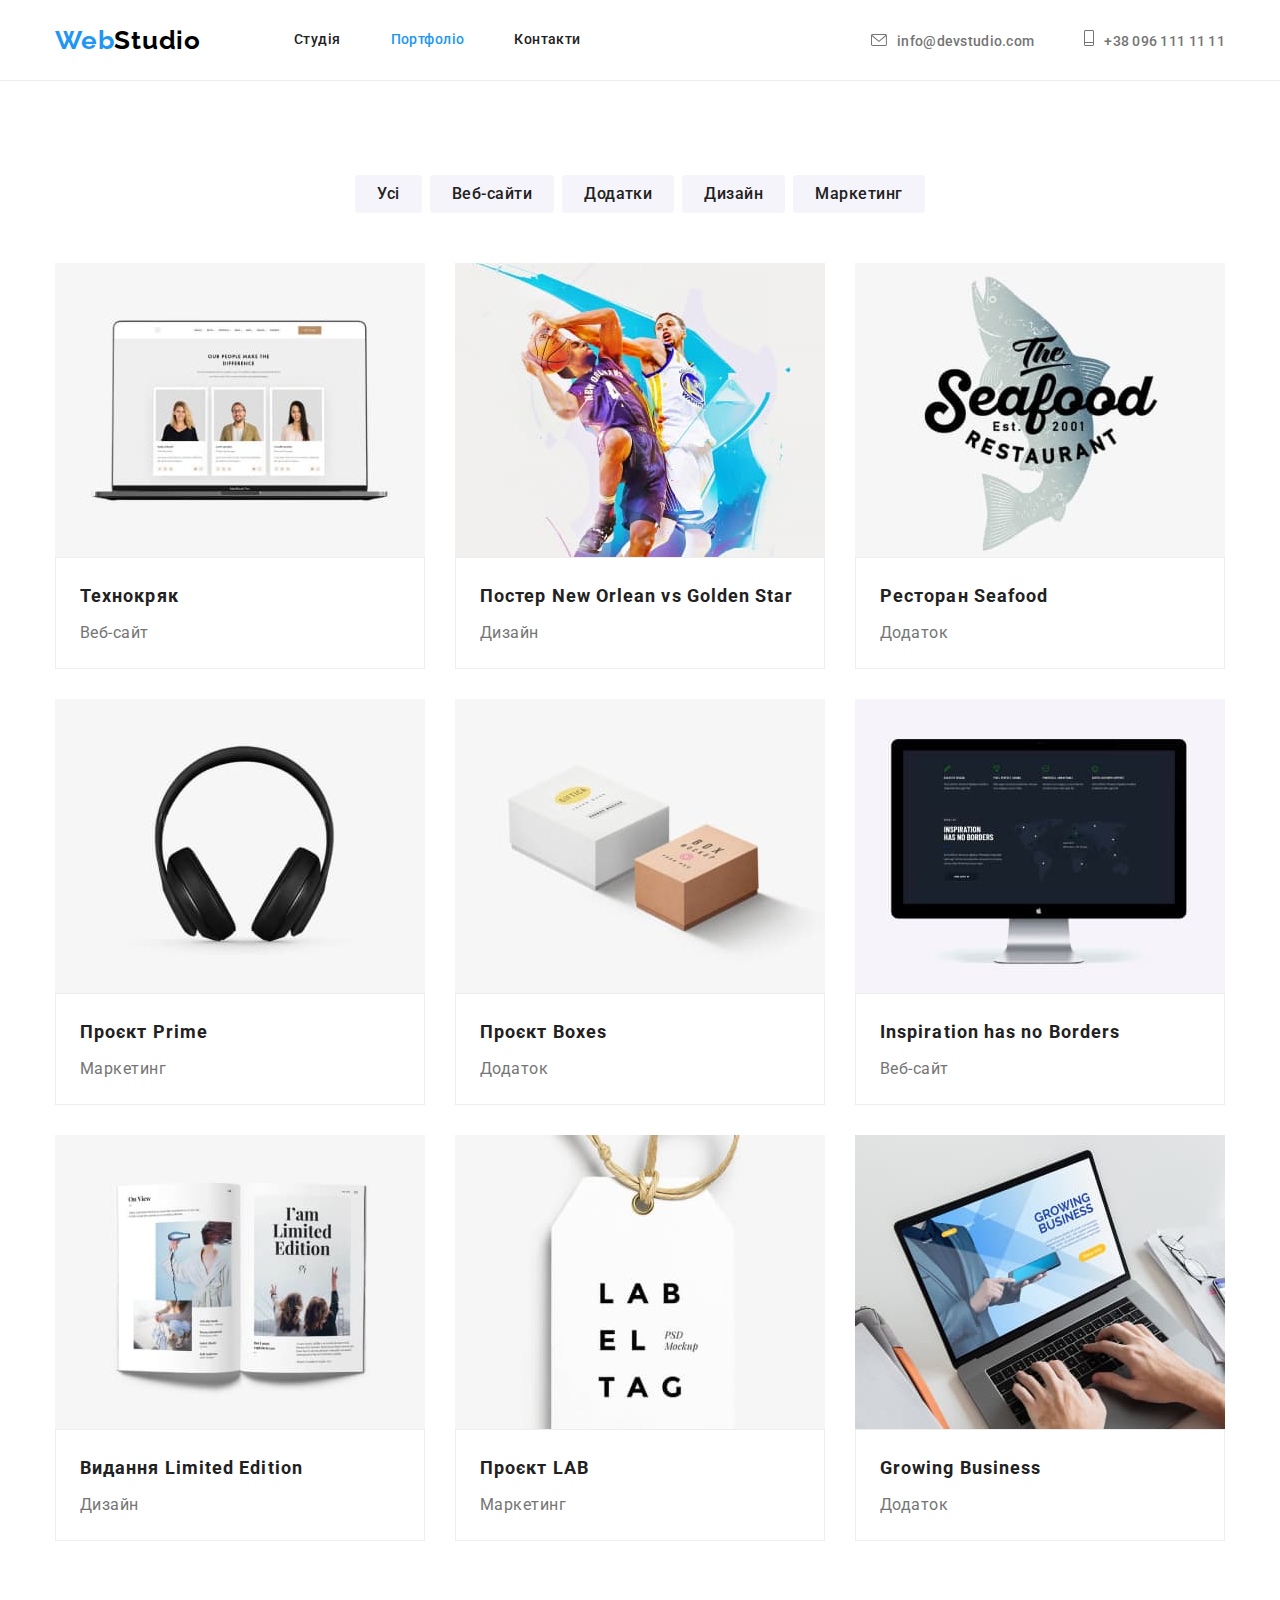
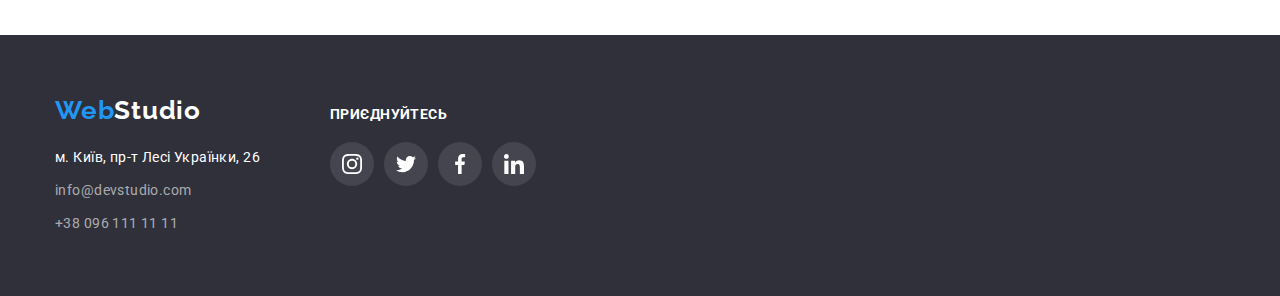
==== portfolio.html @ 83f9b2ae "Add files via upload" ====
<!DOCTYPE html>
<html lang="en">
  <head>
    <meta charset="UTF-8" />
    <meta http-equiv="X-UA-Compatible" content="IE=edge" />
    <meta name="viewport" content="width=device-width, initial-scale=1.0" />
    <title>Document</title>
    <link rel="preconnect" href="https://fonts.googleapis.com" />
    <link rel="preconnect" href="https://fonts.gstatic.com" crossorigin />
    <link
      href="https://fonts.googleapis.com/css2?family=Raleway:wght@700&family=Roboto:wght@400;500;700;900&display=swap"
      rel="stylesheet"
    />
    <link
      rel="stylesheet"
      href="https://cdnjs.cloudflare.com/ajax/libs/modern-normalize/1.1.0/modern-normalize.min.css"
    />
    <link rel="stylesheet" href="./css/styles.css" />
  </head>
  <body>
    <header class="page-header">
      <div class="container">
        <a class="logo" href="./index.html">
          <span class="logo-web">Web</span><span class="logo-studio-primary">Studio</span></a>
        <nav class="main-nav">
          <ul class="site-nav list">
            <li class="item">
              <a href="./index.html" class="link">Студія</a>
            </li>
            <li class="item">
              <a href="./portfolio.html" class="link current">Портфоліо</a>
            </li>
            <li class="item">
              <a href="./index.html" class="link">Контакти</a>
            </li>
          </ul>
        </nav>
    
        <ul class="nav-header list">
          <li class="item">
            <a class="nav-header-mail" href="mailto:info@devstudio.com"><svg class="nav-header-svg" width="16px"
                height="12px">
                <use href="./images/symbol-defs (1).svg#icon-envelope-hover"></use>
              </svg>info@devstudio.com</a>
          </li>
          <li class="item">
            <a class="nav-header-tel" href="tel:+380961111111">
              <svg class="nav-header-svg" width="10px" height="16px">
                <use href="./images/symbol-defs (1).svg#icon-Vector"></use>
              </svg>+38 096 111 11 11</a>
          </li>
        </ul>
      </div>
    </header>
    <main>
      <!-- Кнопки -->
      <section class="section">
        <div class="container">
          <h1 class="visually-hidden">buttons</h1>
          <ul class="list button">
            <li><button class="button secondary" type="button">Усі</button></li>
            <li>
              <button class="button secondary" type="button">Веб-сайти</button>
            </li>
            <li>
              <button class="button secondary" type="button">Додатки</button>
            </li>
            <li>
              <button class="button secondary" type="button">Дизайн</button>
            </li>
            <li>
              <button class="button secondary" type="button">Маркетинг</button>
            </li>
          </ul>

          <ul class="portfolio-list list">
            <li class="portfolio-item">
              <a class="card-link" href="">
                <img
                  src="./images/tehnocrjak.jpg"
                  alt="Технокряк"
                  height="294"
                  width="370"
                />
              

               <div class="portfolio-div">
                <h2 class="title-portfolio">Технокряк</h2>
                <p class="list-portfolio">Веб-сайт</p>
               </div>
              </a>
            </li>
            <li class="portfolio-item">
              <a class="card-link" href="">
               <img
                src="./images/basketball.jpg"
                alt="Постер New Orlean vs Golden Star"
                height="294"
                width="370"
               />
               <div class="portfolio-div">
                <h2 class="title-portfolio">
                  Постер New Orlean vs Golden Star
                </h2>
                <p class="list-portfolio">Дизайн</p>
               </div>
              </a>
            </li>
            <li class="portfolio-item">
              <a class="card-link" href="">
               <img
                src="./images/seafood.jpg"
                alt="Ресторан Seafood"
                height="294"
                width="370"
               />
               <div class="portfolio-div">
                <h2 class="title-portfolio">Ресторан Seafood</h2>
                <p class="list-portfolio">Додаток</p>
               </div>
              </a>
            </li>
            <li class="portfolio-item">
              <a class="card-link" href="">
               <img
                src="./images/headphone.jpg"
                alt="Проєкт Prime"
                height="294"
                width="370"
               />
               <div class="portfolio-div">
                <h2 class="title-portfolio">Проєкт Prime</h2>
                <p class="list-portfolio">Маркетинг</p>
               </div>
              </a>
            </li>
            <li class="portfolio-item">
              <a class="card-link" href="">
               <img
                src="./images/giftbox.jpg"
                alt="Проєкт Boxes"
                height="294"
                width="370"
               />
               <div class="portfolio-div">
                <h2 class="title-portfolio">Проєкт Boxes</h2>
                <p class="list-portfolio">Додаток</p>
               </div>
              </a>
            </li>
            <li class="portfolio-item">
              <a class="card-link" href="">
               <img
                src="./images/monitor.jpg"
                alt="Inspiration has no Borders"
                height="294"
                width="370"
               />
               <div class="portfolio-div">
                <h2 class="title-portfolio">Inspiration has no Borders</h2>
                <p class="list-portfolio">Веб-сайт</p>
               </div>
              </a>
            </li>
            <li class="portfolio-item">
              <a class="card-link" href="">
               <img
                src="./images/book-lt.jpg"
                alt="Видання Limited Edition"
                height="294"
                width="370"
               />
               <div class="portfolio-div">
                <h2 class="title-portfolio">Видання Limited Edition</h2>
                <p class="list-portfolio">Дизайн</p>
               </div>
              </a>
            </li>
            <li class="portfolio-item">
              <a class="card-link" href="">
               <img
                src="./images/label.jpg"
                alt="Проєкт LAB"
                height="294"
                width="370"
               />
               <div class="portfolio-div">
                <h2 class="title-portfolio">Проєкт LAB</h2>
                <p class="list-portfolio">Маркетинг</p>
               </div>
              </a>
            </li>
            <li class="portfolio-item">
              <a class="card-link" href="">
               <img
                src="./images/notebook.jpg"
                alt="Growing Business"
                height="294"
                width="370"
               />
               <div class="portfolio-div">
                <h2 class="title-portfolio">Growing Business</h2>
                <p class="list-portfolio">Додаток</p>
               </div>
              </a>
            </li>
          </ul>
        </div>
      </section>
    </main>
    <footer class="footer">
      <div class="container footer-main">
    
        <div class="footer-address">
          <a class="logo" href="./index.html">
            <span class="logo-web">Web</span><span class="logo-studio-secondary">Studio</span>
          </a>
          <address class="address-footer">
            <ul class="footer-list list">
              <li class="footer-item">
                <a class="map" href="https://goo.gl/maps/Zx8SPHFcifDJcJmk7" target="_blank" rel="noopener noreferrer">м.
                  Київ, пр-т Лесі Українки, 26</a>
              </li>
              <li class="footer-item">
                <a class="nav-footer-mail" href="mailto:info@devstudio.com">info@devstudio.com</a>
              </li>
              <li class="footer-item">
                <a class="nav-footer-tel" href="tel:+380961111111">+38 096 111 11 11</a>
              </li>
            </ul>
          </address>
        </div>
        <div class="footer-social">
          <p class="join">приєднуйтесь</p>
          <ul class="footer-social-list list">
            <li>
              <a class="social-link-footer" href="instagram" target="_blank" rel="nofollow noopener noreferrer"
                aria-label="instagram">
                <svg class="footer-icon" width="20px" height="20px">
                  <use href="./images/symbol-defs (1).svg#icon-instagram"></use>
                </svg>
              </a>
            </li>
            <li>
              <a class="social-link-footer" href="twitter" target="_blank" rel="nofollow noopener noreferrer"
                aria-label="twitter">
                <svg class="footer-icon" width="20px" height="20px">
                  <use href="./images/symbol-defs (1).svg#icon-twitter"></use>
                </svg>
              </a>
            </li>
            <li>
              <a class="social-link-footer" href="facebook" target="_blank" rel="nofollow noopener noreferrer"
                aria-label="facebook">
                <svg class="footer-icon" width="20px" height="20px">
                  <use href="./images/symbol-defs (1).svg#icon-facebook"></use>
                </svg>
              </a>
            </li>
            <li>
              <a class="social-link-footer" href="linkedin" target="_blank" rel="nofollow noopener noreferrer"
                aria-label="linkedin">
                <svg class="footer-icon" width="20px" height="20px">
                  <use href="./images/symbol-defs (1).svg#icon-linkedin"></use>
                </svg>
              </a>
            </li>
          </ul>
        </div>
      </div>
    </footer>
  </body>
</html>
---- css/styles.css ----
/* колір основного тексту #212121; */
/* колір другорядного тексту #757575 */
/* колір фону-#F5F5F5 */
/* другорядний колір фону-#F5F4FA; */
/* білий #FFFFFF */
/* акцент #2196F3 */

:root {
  --primary-text-color: #212121;
  --logo-web-color: #000000;
  --accent-color: #2196f3;
  --text-color: #757575;
  --primary-bg-color: #ffffff;
  --footer-bg-color: #2f303a;
  --button-bg-color: #f5f4fa;
  --fill-svg-icon: #afb1b8;
}

body {
  background-color: var(--primary-bg-color);
  color: var(--primary-text-color);
  font-family: roboto, sans-serif;
  letter-spacing: 0.03em;
  font-size: 14px;
}

h1,
h2,
h3,
h4,
h5,
h6,
p {
  margin: 0;
}

img {
  display: block;
  max-width: 100%;
  height: auto;
}

.section {
  padding: 94px 0;
}

/* Утиліти */
.list {
  /* display: flex;
  flex-wrap: wrap;
  gap: 30px; */
  list-style: none;
  padding-left: 0;
  margin: 0;
}

.visually-hidden {
  position: absolute;
  width: 1px;
  height: 1px;
  margin: -1px;
  border: 0;
  padding: 0;

  white-space: nowrap;
  clip-path: inset(100%);
  clip: rect(0 0 0 0);
  overflow: hidden;
}
/* Logo */

.text {
  color: var(--text-color);
  line-height: 1.71;
}

.logo {
  font-family: raleway;
  font-weight: 700;
  font-size: 26px;
  line-height: 1.19;
  letter-spacing: 0.03em;
  text-decoration: none;
}

.logo-web {
  color: var(--accent-color);
  font-family: raleway, sans-serif font-size 26px;
  line-height: 1.19;
}

.logo-studio-primary {
  color: var(--logo-web-color);
}

.logo-studio-secondary {
  color: var(--primary-bg-color);
}
/* Site-nav */

.main-nav {
  margin-left: 93px;
}

.nav-main {
  margin-left: auto;
  margin-right: auto;
  padding: 0 15px;
  width: 1200px;
  display: flex;
  align-items: center;
}

.page-header {
  border-bottom: 1px solid #ececec;
}

.page-header .container {
  display: flex;
  align-items: center;
}

.container {
  margin-left: auto;
  margin-right: auto;
  width: 1200px;
  padding-left: 15px;
  padding-right: 15px;
}

.site-nav {
  gap: 50px;
  display: flex;
}

/* .site-nav .item + .item {
  margin-right: 50px;
} */

.site-nav .link {
  display: block;
  color: var(--primary-text-color);
  font-weight: 500;
  font-size: 14px;
  line-height: 1.14;
  text-decoration: none;
  padding-top: 32px;
  padding-bottom: 32px;
}

.site-nav :hover,
.site-nav :focus,
.site-nav .link.current {
  color: var(--accent-color);
}

/* Hero */
/* .overlay {
  max-width: 1600px;
  margin-left: auto;
  margin-right: auto;
  background-image: radial-gradient(rgba(47, 48, 58, 0.4)),
  url(../images/hero.jpg);
} */

.hero {
  max-width: 1600px;
  height: 600px;
  margin-left: auto;
  margin-right: auto;
  background-color: var(--footer-bg-color);
  background-image: linear-gradient(
      to right,
      rgba(47, 48, 58, 0.4),
      rgba(47, 48, 58, 0.4)
    ),
    url(../images/hero.jpg);
  background-repeat: no-repeat;
  background-size: cover;
  background-position: center;
  text-align: center;

  padding: 200px 0;
}

.hero-title {
  width: 696px;
  margin: 0 auto;
  margin-bottom: 30px;
  color: var(--primary-bg-color);
  font-size: 44px;
  line-height: 1.36;
  letter-spacing: 0.06em;
  text-transform: uppercase;
  font-weight: 900;
}

/* Sections */

.feature-list {
  display: flex;
  flex-wrap: wrap;
  gap: 30px;
}

.feature-list .item {
  width: 270px;
}

.section-title {
  margin-bottom: 50px;
  color: var(--primary-text-color);
  font-weight: 700;
  font-size: 36px;
  line-height: 1.17;
  text-align: center;
}
/* display: flex;
flex-wrap: wrap;
padding-left: 15px;
padding-right: 15px;
margin-left: auto;
margin-right: auto;
margin-top: 50px;
margin-bottom: 50px;
justify-content: space-between; */

.features-icons {
  display: flex;
  align-items: center;
  justify-content: center;
  background: #f5f4fa;
  border-radius: 4px;
  width: 270px;
  height: 120px;
  margin-bottom: 30px;
}

.features-icons:hover,
.features-icons:focus {
  fill: var(--accent-color);
}

.work {
  padding-top: 0;
  display: flex;
  gap: 30px;
}

.works {
  padding-top: 0;
}

.team {
  background-color: #f5f4fa;
  padding: 94px 0;
}

.team-title {
  margin-bottom: 50px;
  margin-top: 0;
  color: var(--primary-text-color);
  font-weight: 700;
  font-size: 36px;
  line-height: 1.17;
  text-align: center;
  letter-spacing: 0.03em;
}

.team-list {
  display: flex;
  gap: 30px;
}

.team-name {
  color: var(--primary-text-color);
  font-weight: 500;
  font-size: 16px;
  line-height: 1.19;
  letter-spacing: 0.03em;
  margin-bottom: 10px;
}

.team-text {
  color: var(--text-color);
  font-weight: 400;
  font-size: 16px;
  line-height: 1.19;
  letter-spacing: 0.03em;
  margin-bottom: 16px;
}

.team-li {
  background: #ffffff;
  box-shadow: 0px 1px 3px rgba(0, 0, 0, 0.12), 0px 1px 1px rgba(0, 0, 0, 0.14),
    0px 2px 1px rgba(0, 0, 0, 0.2);
  border-radius: 0px 0px 4px 4px;
}

.team-div {
  padding: 30px 0;
  text-align: center;
}

.social-list {
  display: flex;
  flex-wrap: wrap;
  list-style: none;
  justify-content: center;
  align-items: center;
  padding: 0;
  gap: 10px;
}
.social-items {
  height: 44px;
  width: 44px;
  border-radius: 50px;
}

/* .social-items:hover,
.social-items:focus {
 background-color: var(--accent-color);
} */

.social-link {
  height: 44px;
  width: 44px;
  display: flex;
  align-items: center;
  justify-content: center;
  border-radius: 50px;
  color: var(--fill-svg-icon);
}

.social-icon {
  fill: currentColor;
}

.social-icon:hover,
.social-icon:focus {
  fill: var(--primary-bg-color);
}

.social-link:hover,
.social-link:focus {
  background-color: #188ce8;
  color: var(--primary-bg-color);
}

.social-link-footer {
  display: flex;
  align-items: center;
  justify-content: center;
  background-color: rgba(255, 255, 255, 0.1);
  border-radius: 50px;
  width: 44px;
  height: 44px;
}

.social-link-footer:hover,
.social-link-footer:focus {
  background-color: var(--accent-color);
}

.footer-icon {
  fill: var(--primary-bg-color);
}
.clients {
  padding: 94px 0;
}

.clients-list {
  display: flex;
  gap: 30px;
}

/* .clients-item {
  /* display: flex;
  align-items: center;
  justify-content: center;
  border-radius: 4px;
  width: 170px;
  height: 92px;
  fill: var(--fill-svg-icon); */
  
.clients-link {
  display: flex;
  align-items: center;
  justify-content: center;
  border-radius: 4px;
  width: 170px;
  height: 92px;
  border: 1px solid currentColor;
  color: var(--fill-svg-icon);
}

.clients-link:hover,
.clients-link:focus {
  color: var(--accent-color);
}

.cliens-icon {
  fill: currentColor;
}

/* Contacts */

.map {
  color: var(--primary-bg-color);
  line-height: 1.71;
  text-decoration: none;
}

.map:hover,
.map:focus {
  color: var (--accent-color);
}

.nav-header {
  align-items: center;
  display: flex;
  margin-left: auto;
}

.nav-header .item:not(:last-child) {
  margin-right: 50px;
  display: flex;
}

.nav-header-mail {
  font-weight: 500;
  font-size: 14px;
  line-height: 1.14px;
  letter-spacing: 0.02em;
  color: var(--text-color);
  text-decoration: none;
}

.nav-header-mail:hover,
.nav-header-mail:focus {
  color: var(--accent-color);
}

.nav-header-tel {
  font-weight: 500;
  font-size: 14px;
  line-height: 1.14;
  letter-spacing: 0.02em;
  color: var(--text-color);
  text-decoration: none;
}

.nav-header-tel:hover,
.nav-header-tel:focus {
  color: var(--accent-color);
}

.nav-header-svg {
  fill: currentColor;
  margin-right: 10px;
}

/* Features */

.feature-list .title {
  color: var(--primary-text-color);
}

.title {
  margin-bottom: 10px;
  font-style: normal;
  font-weight: 700;
  font-size: 14px;
  line-height: 1.14;
}

/* Button */

/* .nav-header .item:not(:last-child) {
  margin-right: 50px;
} */

.button {
  justify-content: center;
  
  display: flex;
  gap: 8px;
}

.button-active {
  border: none;
  padding: 10px 32px;
  font-weight: 700;
  font-size: 16px;
  line-height: 1.88;
  letter-spacing: 0.06em;
  border-radius: 4px;
  min-width: 216px;
  cursor: pointer;
  background-color: var(--accent-color);
  color: var(--primary-bg-color);
}

.button-active:hover,
.button-active:focus {
  background-color: var(--accent-color);
}

.button.secondary {
  padding: 6px 22px;
  border: none;
  font-family: inherit;
  font-weight: 500;
  font-size: 16px;
  line-height: 1.62;
  text-align: center;
  letter-spacing: 0.03em;
  cursor: pointer;
  border-radius: 4px;
  color: #212121;
  background-color: #f5f4fa;
  margin-bottom: 50px;
}

.button.secondary:hover,
.button.secondary:focus {
  color: var(--primary-bg-color);
  background-color: var(--accent-color);
  box-shadow: 0px 3px 1px rgba(0, 0, 0, 0.1), 0px 1px 2px rgba(0, 0, 0, 0.08),
    0px 2px 2px rgba(0, 0, 0, 0.12);
}

/* Footer */

.footer-main {
  align-items: baseline;
  display: flex;
}

.footer {
  background-color: var(--footer-bg-color);
  padding: 60px 0;
}

.footer-item:not(:last-child) {
  margin-bottom: 9px;
}

.footer-social {
  margin-left: 70px;
}

.footer-social-list {
  display: flex;
  list-style: none;
  gap: 10px;
}

.nav-footer-mail {
  line-height: 1.71;
  color: rgba(255, 255, 255, 0.6);
  text-decoration: none;
}

.nav-footer-mail:hover,
.nav-footer-mail:focus {
  color: var(--accent-color);
}

.nav-footer-tel {
  line-height: 1.71;
  color: rgba(255, 255, 255, 0.6);
  text-decoration: none;
}

.nav-footer-tel:hover,
.nav-footer-tel:focus {
  color: var(--accent-color);
}

.join {
  font-family: roboto;
  font-weight: 700;
  font-size: 14px;
  line-height: 16px;
  letter-spacing: 0.03em;
  text-transform: uppercase;
  color: #FFFFFF;
  margin-bottom: 20px;
}

.address-footer {
  margin-top: 20px;
  font-style: normal;
}
/* Portfolio */

.portfolio-list {
  display: flex;
  flex-wrap: wrap;
  gap: 30px;
}

.card-link {
  text-decoration: none;
  color: inherit;
  display: block;
}

.card-link:hover,
.card-link:focus {
  box-shadow: 0px 1px 1px 0 rgba(0, 0, 0, 0.12),
    0px 4px 4px 0 rgba(0, 0, 0, 0.06), 1px 4px 6px 0 rgba(0, 0, 0, 0.16);
}

.portfolio-card .list {
  display: flex;
  flex-wrap: wrap;
  justify-content: space-between;
  padding-left: 15px;
  padding-right: 15px;
  margin-left: auto;
  margin-right: auto;
  margin-top: 50px;
}

.title-portfolio {
  color: var(--primary-text-color);
  font-weight: 700;
  font-size: 18px;
  line-height: 2;
  letter-spacing: 0.06em;
  margin-bottom: 4px;
}

.list-portfolio {
  color: var(--text-color);
  font-weight: 400;
  font-size: 16px;
  line-height: 1.88;
  letter-spacing: 0.03em;
}

.portfolio-div {
  padding: 20px 24px;
  width: 370px;
  border: 1px solid #eeeeee;
}
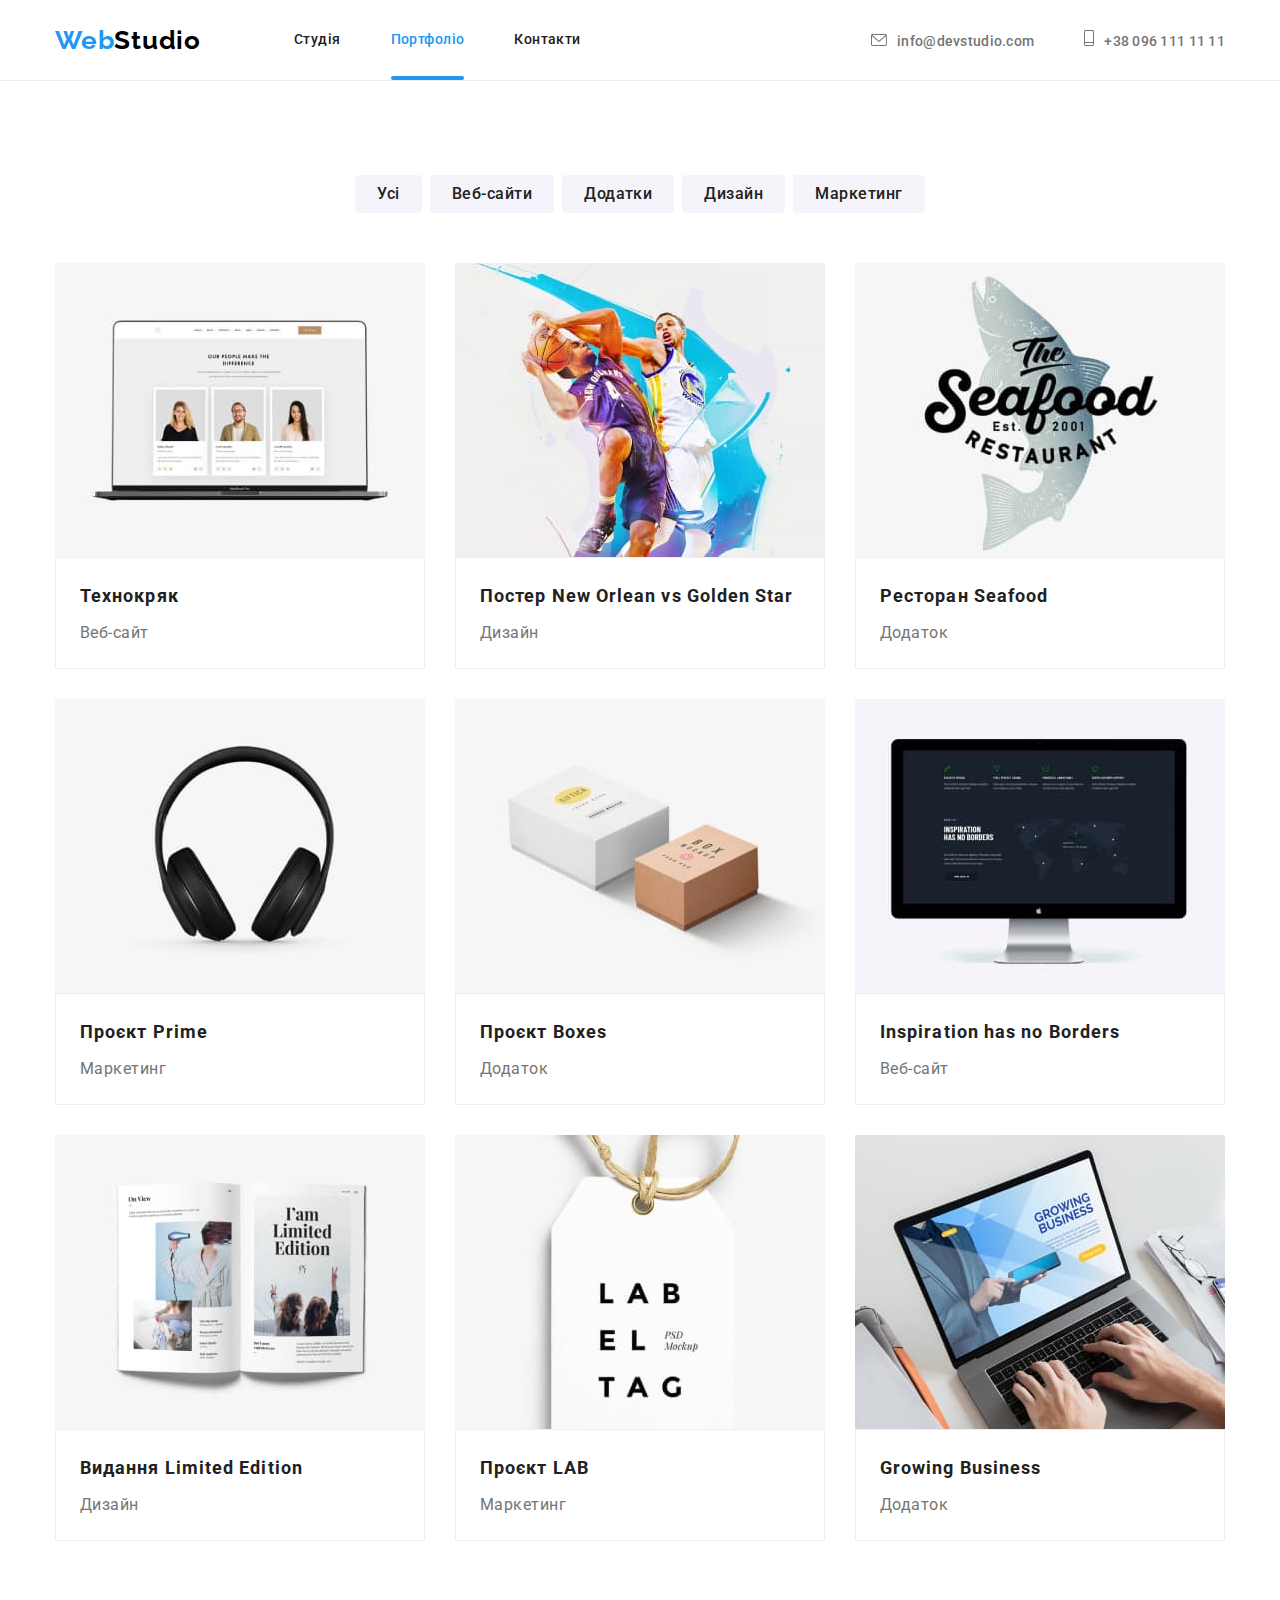
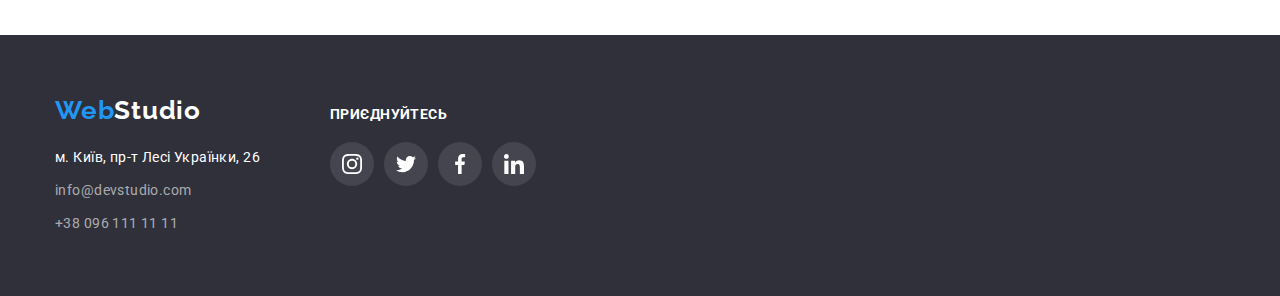
==== commit 9be61b77: "Домашня робота №5" ====
--- a/portfolio.html
+++ b/portfolio.html
@@ -21,7 +21,9 @@
     <header class="page-header">
       <div class="container">
         <a class="logo" href="./index.html">
-          <span class="logo-web">Web</span><span class="logo-studio-primary">Studio</span></a>
+          <span class="logo-web">Web</span
+          ><span class="logo-studio-primary">Studio</span></a
+        >
         <nav class="main-nav">
           <ul class="site-nav list">
             <li class="item">
@@ -35,19 +37,21 @@
             </li>
           </ul>
         </nav>
-    
+
         <ul class="nav-header list">
           <li class="item">
-            <a class="nav-header-mail" href="mailto:info@devstudio.com"><svg class="nav-header-svg" width="16px"
-                height="12px">
-                <use href="./images/symbol-defs (1).svg#icon-envelope-hover"></use>
-              </svg>info@devstudio.com</a>
+            <a class="nav-header-mail" href="mailto:info@devstudio.com"
+              ><svg class="nav-header-svg" width="16px" height="12px">
+                <use
+                  href="./images/symbol-defs (1).svg#icon-envelope-hover"
+                ></use></svg>info@devstudio.com</a
+            >
           </li>
           <li class="item">
             <a class="nav-header-tel" href="tel:+380961111111">
               <svg class="nav-header-svg" width="10px" height="16px">
-                <use href="./images/symbol-defs (1).svg#icon-Vector"></use>
-              </svg>+38 096 111 11 11</a>
+                <use href="./images/symbol-defs (1).svg#icon-Vector"></use></svg>+38 096 111 11 11</a
+            >
           </li>
         </ul>
       </div>
@@ -76,132 +80,222 @@
           <ul class="portfolio-list list">
             <li class="portfolio-item">
               <a class="card-link" href="">
-                <img
-                  src="./images/tehnocrjak.jpg"
-                  alt="Технокряк"
-                  height="294"
-                  width="370"
-                />
-              
+                <div class="portfolio-thumb">
+                  <img
+                    src="./images/tehnocrjak.jpg"
+                    alt="Технокряк"
+                    height="294"
+                    width="370"
+                  />
+                  <div class="portfolio-overlay">
+                    <p class="portfolio-overlay-text">
+                      Ресурс пропонує комплексні пропозиції з різним рівнем
+                      функціоналу та сервісів. Все це дозволить відвідувачу
+                      отримати вичерпні відомості про компанію чи приватну
+                      особу.
+                    </p>
+                  </div>
+                </div>
 
-               <div class="portfolio-div">
-                <h2 class="title-portfolio">Технокряк</h2>
-                <p class="list-portfolio">Веб-сайт</p>
-               </div>
-              </a>
-            </li>
-            <li class="portfolio-item">
-              <a class="card-link" href="">
-               <img
-                src="./images/basketball.jpg"
-                alt="Постер New Orlean vs Golden Star"
-                height="294"
-                width="370"
-               />
-               <div class="portfolio-div">
-                <h2 class="title-portfolio">
-                  Постер New Orlean vs Golden Star
-                </h2>
-                <p class="list-portfolio">Дизайн</p>
-               </div>
-              </a>
-            </li>
-            <li class="portfolio-item">
-              <a class="card-link" href="">
-               <img
-                src="./images/seafood.jpg"
-                alt="Ресторан Seafood"
-                height="294"
-                width="370"
-               />
-               <div class="portfolio-div">
-                <h2 class="title-portfolio">Ресторан Seafood</h2>
-                <p class="list-portfolio">Додаток</p>
-               </div>
-              </a>
-            </li>
-            <li class="portfolio-item">
-              <a class="card-link" href="">
-               <img
-                src="./images/headphone.jpg"
-                alt="Проєкт Prime"
-                height="294"
-                width="370"
-               />
-               <div class="portfolio-div">
-                <h2 class="title-portfolio">Проєкт Prime</h2>
-                <p class="list-portfolio">Маркетинг</p>
-               </div>
-              </a>
-            </li>
-            <li class="portfolio-item">
-              <a class="card-link" href="">
-               <img
-                src="./images/giftbox.jpg"
-                alt="Проєкт Boxes"
-                height="294"
-                width="370"
-               />
-               <div class="portfolio-div">
-                <h2 class="title-portfolio">Проєкт Boxes</h2>
-                <p class="list-portfolio">Додаток</p>
-               </div>
-              </a>
-            </li>
-            <li class="portfolio-item">
-              <a class="card-link" href="">
-               <img
-                src="./images/monitor.jpg"
-                alt="Inspiration has no Borders"
-                height="294"
-                width="370"
-               />
-               <div class="portfolio-div">
-                <h2 class="title-portfolio">Inspiration has no Borders</h2>
-                <p class="list-portfolio">Веб-сайт</p>
-               </div>
-              </a>
-            </li>
-            <li class="portfolio-item">
-              <a class="card-link" href="">
-               <img
-                src="./images/book-lt.jpg"
-                alt="Видання Limited Edition"
-                height="294"
-                width="370"
-               />
-               <div class="portfolio-div">
-                <h2 class="title-portfolio">Видання Limited Edition</h2>
-                <p class="list-portfolio">Дизайн</p>
-               </div>
-              </a>
-            </li>
-            <li class="portfolio-item">
-              <a class="card-link" href="">
-               <img
-                src="./images/label.jpg"
-                alt="Проєкт LAB"
-                height="294"
-                width="370"
-               />
-               <div class="portfolio-div">
-                <h2 class="title-portfolio">Проєкт LAB</h2>
-                <p class="list-portfolio">Маркетинг</p>
-               </div>
-              </a>
-            </li>
-            <li class="portfolio-item">
-              <a class="card-link" href="">
-               <img
-                src="./images/notebook.jpg"
-                alt="Growing Business"
-                height="294"
-                width="370"
-               />
-               <div class="portfolio-div">
-                <h2 class="title-portfolio">Growing Business</h2>
-                <p class="list-portfolio">Додаток</p>
-               </div>
+                <div class="portfolio-div">
+                  <h2 class="title-portfolio">Технокряк</h2>
+                  <p class="list-portfolio">Веб-сайт</p>
+                </div>
+              </a>
+            </li>
+            <li class="portfolio-item">
+              <a class="card-link" href="">
+                <div class="portfolio-thumb">
+                  <img
+                    src="./images/basketball.jpg"
+                    alt="Постер New Orlean vs Golden Star"
+                    height="294"
+                    width="370"
+                  />
+                  <div class="portfolio-overlay">
+                    <p class="portfolio-overlay-text">
+                      Ресурс пропонує комплексні пропозиції з різним рівнем
+                      функціоналу та сервісів. Все це дозволить відвідувачу
+                      отримати вичерпні відомості про компанію чи приватну
+                      особу.
+                    </p>
+                  </div>
+                </div>
+
+                <div class="portfolio-div">
+                  <h2 class="title-portfolio">
+                    Постер New Orlean vs Golden Star
+                  </h2>
+                  <p class="list-portfolio">Дизайн</p>
+                </div>
+              </a>
+            </li>
+            <li class="portfolio-item">
+              <a class="card-link" href="">
+                <div class="portfolio-thumb">
+                  <img
+                    src="./images/seafood.jpg"
+                    alt="Ресторан Seafood"
+                    height="294"
+                    width="370"
+                  />
+                  <div class="portfolio-overlay">
+                    <p class="portfolio-overlay-text">
+                      Ресурс пропонує комплексні пропозиції з різним рівнем
+                      функціоналу та сервісів. Все це дозволить відвідувачу
+                      отримати вичерпні відомості про компанію чи приватну
+                      особу.
+                    </p>
+                  </div>
+                </div>
+                <div class="portfolio-div">
+                  <h2 class="title-portfolio">Ресторан Seafood</h2>
+                  <p class="list-portfolio">Додаток</p>
+                </div>
+              </a>
+            </li>
+            <li class="portfolio-item">
+              <a class="card-link" href="">
+                <div class="portfolio-thumb">
+                  <img
+                    src="./images/headphone.jpg"
+                    alt="Проєкт Prime"
+                    height="294"
+                    width="370"
+                  />
+                  <div class="portfolio-overlay">
+                    <p class="portfolio-overlay-text">
+                      Ресурс пропонує комплексні пропозиції з різним рівнем
+                      функціоналу та сервісів. Все це дозволить відвідувачу
+                      отримати вичерпні відомості про компанію чи приватну
+                      особу.
+                    </p>
+                  </div>
+                </div>
+                <div class="portfolio-div">
+                  <h2 class="title-portfolio">Проєкт Prime</h2>
+                  <p class="list-portfolio">Маркетинг</p>
+                </div>
+              </a>
+            </li>
+            <li class="portfolio-item">
+              <a class="card-link" href="">
+                <div class="portfolio-thumb">
+                  <img
+                    src="./images/giftbox.jpg"
+                    alt="Проєкт Boxes"
+                    height="294"
+                    width="370"
+                  />
+                  <div class="portfolio-overlay">
+                    <p class="portfolio-overlay-text">
+                      Ресурс пропонує комплексні пропозиції з різним рівнем
+                      функціоналу та сервісів. Все це дозволить відвідувачу
+                      отримати вичерпні відомості про компанію чи приватну
+                      особу.
+                    </p>
+                  </div>
+                </div>
+                <div class="portfolio-div">
+                  <h2 class="title-portfolio">Проєкт Boxes</h2>
+                  <p class="list-portfolio">Додаток</p>
+                </div>
+              </a>
+            </li>
+            <li class="portfolio-item">
+              <a class="card-link" href="">
+                <div class="portfolio-thumb">
+                  <img
+                    src="./images/monitor.jpg"
+                    alt="Inspiration has no Borders"
+                    height="294"
+                    width="370"
+                  />
+                  <div class="portfolio-overlay">
+                    <p class="portfolio-overlay-text">
+                      Ресурс пропонує комплексні пропозиції з різним рівнем
+                      функціоналу та сервісів. Все це дозволить відвідувачу
+                      отримати вичерпні відомості про компанію чи приватну
+                      особу.
+                    </p>
+                  </div>
+                </div>
+                <div class="portfolio-div">
+                  <h2 class="title-portfolio">Inspiration has no Borders</h2>
+                  <p class="list-portfolio">Веб-сайт</p>
+                </div>
+              </a>
+            </li>
+            <li class="portfolio-item">
+              <a class="card-link" href="">
+                <div class="portfolio-thumb">
+                  <img
+                    src="./images/book-lt.jpg"
+                    alt="Видання Limited Edition"
+                    height="294"
+                    width="370"
+                  />
+                  <div class="portfolio-overlay">
+                    <p class="portfolio-overlay-text">
+                      Ресурс пропонує комплексні пропозиції з різним рівнем
+                      функціоналу та сервісів. Все це дозволить відвідувачу
+                      отримати вичерпні відомості про компанію чи приватну
+                      особу.
+                    </p>
+                  </div>
+                </div>
+                <div class="portfolio-div">
+                  <h2 class="title-portfolio">Видання Limited Edition</h2>
+                  <p class="list-portfolio">Дизайн</p>
+                </div>
+              </a>
+            </li>
+            <li class="portfolio-item">
+              <a class="card-link" href="">
+                <div class="portfolio-thumb">
+                  <img
+                    src="./images/label.jpg"
+                    alt="Проєкт LAB"
+                    height="294"
+                    width="370"
+                  />
+                  <div class="portfolio-overlay">
+                    <p class="portfolio-overlay-text">
+                      Ресурс пропонує комплексні пропозиції з різним рівнем
+                      функціоналу та сервісів. Все це дозволить відвідувачу
+                      отримати вичерпні відомості про компанію чи приватну
+                      особу.
+                    </p>
+                  </div>
+                </div>
+                <div class="portfolio-div">
+                  <h2 class="title-portfolio">Проєкт LAB</h2>
+                  <p class="list-portfolio">Маркетинг</p>
+                </div>
+              </a>
+            </li>
+            <li class="portfolio-item">
+              <a class="card-link" href="">
+                <div class="portfolio-thumb">
+                  <img
+                    src="./images/notebook.jpg"
+                    alt="Growing Business"
+                    height="294"
+                    width="370"
+                  />
+                  <div class="portfolio-overlay">
+                    <p class="portfolio-overlay-text">
+                      Ресурс пропонує комплексні пропозиції з різним рівнем
+                      функціоналу та сервісів. Все це дозволить відвідувачу
+                      отримати вичерпні відомості про компанію чи приватну
+                      особу.
+                    </p>
+                  </div>
+                </div>
+                <div class="portfolio-div">
+                  <h2 class="title-portfolio">Growing Business</h2>
+                  <p class="list-portfolio">Додаток</p>
+                </div>
               </a>
             </li>
           </ul>
@@ -210,22 +304,31 @@
     </main>
     <footer class="footer">
       <div class="container footer-main">
-    
         <div class="footer-address">
           <a class="logo" href="./index.html">
-            <span class="logo-web">Web</span><span class="logo-studio-secondary">Studio</span>
+            <span class="logo-web">Web</span
+            ><span class="logo-studio-secondary">Studio</span>
           </a>
           <address class="address-footer">
             <ul class="footer-list list">
               <li class="footer-item">
-                <a class="map" href="https://goo.gl/maps/Zx8SPHFcifDJcJmk7" target="_blank" rel="noopener noreferrer">м.
-                  Київ, пр-т Лесі Українки, 26</a>
+                <a
+                  class="map"
+                  href="https://goo.gl/maps/Zx8SPHFcifDJcJmk7"
+                  target="_blank"
+                  rel="noopener noreferrer"
+                  >м. Київ, пр-т Лесі Українки, 26</a
+                >
               </li>
               <li class="footer-item">
-                <a class="nav-footer-mail" href="mailto:info@devstudio.com">info@devstudio.com</a>
+                <a class="nav-footer-mail" href="mailto:info@devstudio.com"
+                  >info@devstudio.com</a
+                >
               </li>
               <li class="footer-item">
-                <a class="nav-footer-tel" href="tel:+380961111111">+38 096 111 11 11</a>
+                <a class="nav-footer-tel" href="tel:+380961111111"
+                  >+38 096 111 11 11</a
+                >
               </li>
             </ul>
           </address>
@@ -234,32 +337,52 @@
           <p class="join">приєднуйтесь</p>
           <ul class="footer-social-list list">
             <li>
-              <a class="social-link-footer" href="instagram" target="_blank" rel="nofollow noopener noreferrer"
-                aria-label="instagram">
+              <a
+                class="social-link-footer"
+                href="instagram"
+                target="_blank"
+                rel="nofollow noopener noreferrer"
+                aria-label="instagram"
+              >
                 <svg class="footer-icon" width="20px" height="20px">
                   <use href="./images/symbol-defs (1).svg#icon-instagram"></use>
                 </svg>
               </a>
             </li>
             <li>
-              <a class="social-link-footer" href="twitter" target="_blank" rel="nofollow noopener noreferrer"
-                aria-label="twitter">
+              <a
+                class="social-link-footer"
+                href="twitter"
+                target="_blank"
+                rel="nofollow noopener noreferrer"
+                aria-label="twitter"
+              >
                 <svg class="footer-icon" width="20px" height="20px">
                   <use href="./images/symbol-defs (1).svg#icon-twitter"></use>
                 </svg>
               </a>
             </li>
             <li>
-              <a class="social-link-footer" href="facebook" target="_blank" rel="nofollow noopener noreferrer"
-                aria-label="facebook">
+              <a
+                class="social-link-footer"
+                href="facebook"
+                target="_blank"
+                rel="nofollow noopener noreferrer"
+                aria-label="facebook"
+              >
                 <svg class="footer-icon" width="20px" height="20px">
                   <use href="./images/symbol-defs (1).svg#icon-facebook"></use>
                 </svg>
               </a>
             </li>
             <li>
-              <a class="social-link-footer" href="linkedin" target="_blank" rel="nofollow noopener noreferrer"
-                aria-label="linkedin">
+              <a
+                class="social-link-footer"
+                href="linkedin"
+                target="_blank"
+                rel="nofollow noopener noreferrer"
+                aria-label="linkedin"
+              >
                 <svg class="footer-icon" width="20px" height="20px">
                   <use href="./images/symbol-defs (1).svg#icon-linkedin"></use>
                 </svg>
--- a/css/styles.css
+++ b/css/styles.css
@@ -14,6 +14,9 @@
   --footer-bg-color: #2f303a;
   --button-bg-color: #f5f4fa;
   --fill-svg-icon: #afb1b8;
+
+  --idx-header: 100;
+  --idx-backdrop: 1000;
 }
 
 body {
@@ -131,6 +134,30 @@
 .site-nav {
   gap: 50px;
   display: flex;
+}
+
+.item {
+  position: relative;
+
+}
+
+.item .current {
+  color: var(--accent-color);
+}
+
+.item .current::after {
+  content: "";
+  position: absolute;
+  bottom: 0;
+  left: 0;
+
+  display: block;
+  width: 100%;
+  height: 4px;
+
+  border-radius: 2px;
+  background-color: var(--accent-color);
+
 }
 
 /* .site-nav .item + .item {
@@ -215,6 +242,32 @@
   line-height: 1.17;
   text-align: center;
 }
+
+/* Вспливаюча обгортка */
+
+.wrapper {
+  position: relative;
+}
+
+.overlay-box{
+  position: absolute;
+  bottom: 0;
+  left: 0;
+
+  width: 370px;
+  height: 70px;
+  background: rgba(47, 48, 58, 0.8);
+}
+
+.overlay-text {
+  padding: 27px  0;
+  text-align: center;
+  font-weight: 700;
+  text-transform: uppercase;
+  color: var(--primary-bg-color);
+}
+
+
 /* display: flex;
 flex-wrap: wrap;
 padding-left: 15px;
@@ -646,3 +699,98 @@
   width: 370px;
   border: 1px solid #eeeeee;
 }
+
+.portfolio-thumb {
+  position: relative;
+}
+
+.portfolio-overlay {
+  position: absolute;
+  top: 0;
+  left: 0;
+  display: flex;
+  align-items: center;
+  width: 100%;
+  height: 100%;
+  opacity: 0;
+  transition: 250ms cubic-bezier(0.4, 0, 0.2, 1);
+}
+
+.card-link:hover .portfolio-overlay {
+  opacity: 1;
+}
+
+.portfolio-overlay-text {
+  font-size: 18px;
+  line-height: 1.56;
+  letter-spacing: 0.03em;
+  color: #FFFFFF;
+  background: rgba(33, 150, 243, 0.9);
+  padding: 63px 24px;
+}
+
+/* Модальне вікно */
+
+.backdrop {
+  position: fixed;
+  top: 0;
+  left: 0;
+
+  width: 100%;
+  height: 100%;
+  background: rgba(0, 0, 0, 0.2);
+
+  z-index: var(--idx-backdrop);
+
+  opacity: 1;
+  visibility: visible;
+  pointer-events: initial;
+  transition: 250ms cubic-bezier(0.4, 0, 0.2, 1);
+}
+
+.backdrop.is-hidden {
+  opacity: 0;
+  visibility: hidden;
+  pointer-events: none;
+}
+
+.modal {
+  position: absolute;
+  top: 50%;
+  left: 50%;
+  width: 528px;
+  height: 581px;
+  background: #FFFFFF;
+  box-shadow: 0px 1px 3px rgba(0, 0, 0, 0.12), 0px 1px 1px rgba(0, 0, 0, 0.14), 0px 2px 1px rgba(0, 0, 0, 0.2);
+  border-radius: 4px;
+  
+  transition: 250ms cubic-bezier(0.4, 0, 0.2, 1);
+  transform: translateX(-50%) translateY(-50%);
+  /* transform: translateX(-50%, -50%); */
+}
+
+.backdrop.is-hidden .modal {
+  transform: translateX(-50%)  translateY(-70%);
+}
+
+.close-btn {
+  position: absolute;
+
+  top: 8px;
+  right: 8px;
+
+  display: flex;
+  align-items: center;
+  justify-content: center;
+
+  width: 30px;
+  height: 30px;
+  padding: 0;
+  border-radius: 50px;
+  background: #FFFFFF;
+  border: 1px solid rgba(0, 0, 0, 0.1);
+
+  background-color: transparent;
+
+  cursor: pointer;
+}
